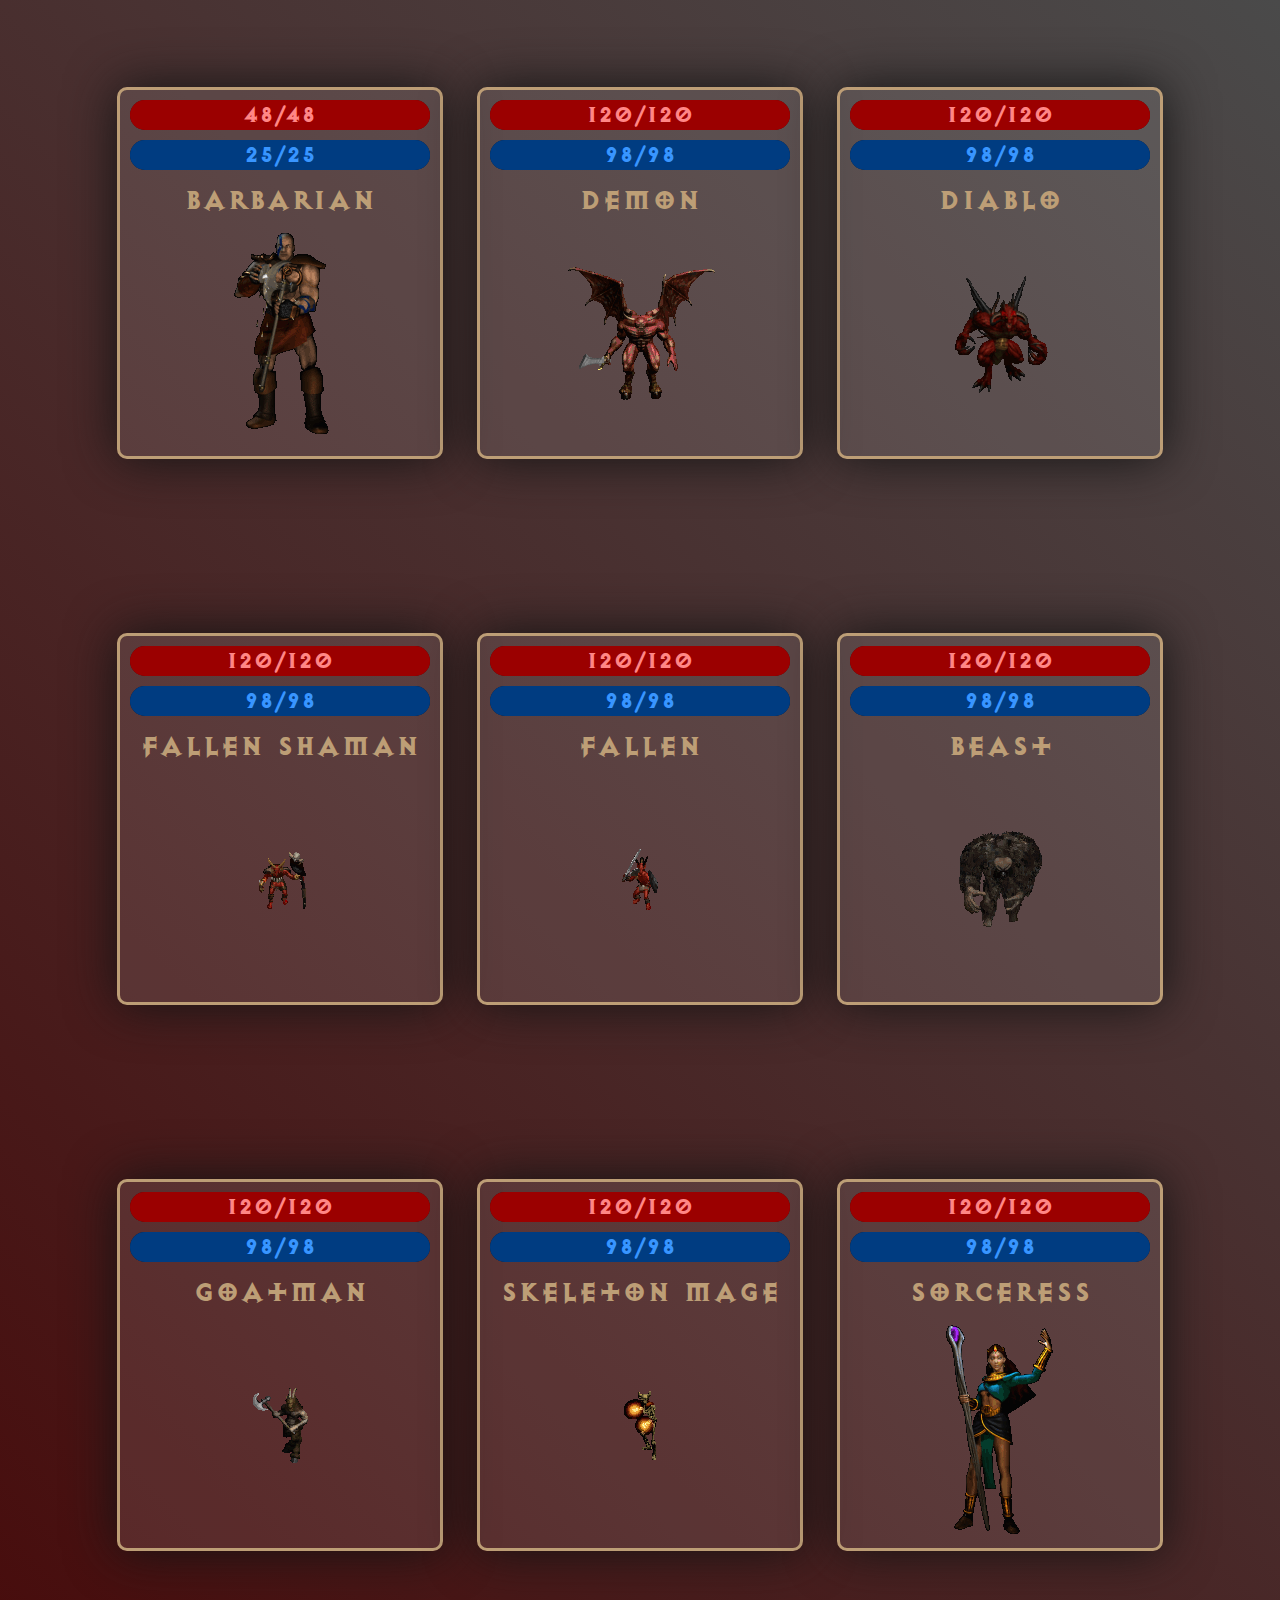
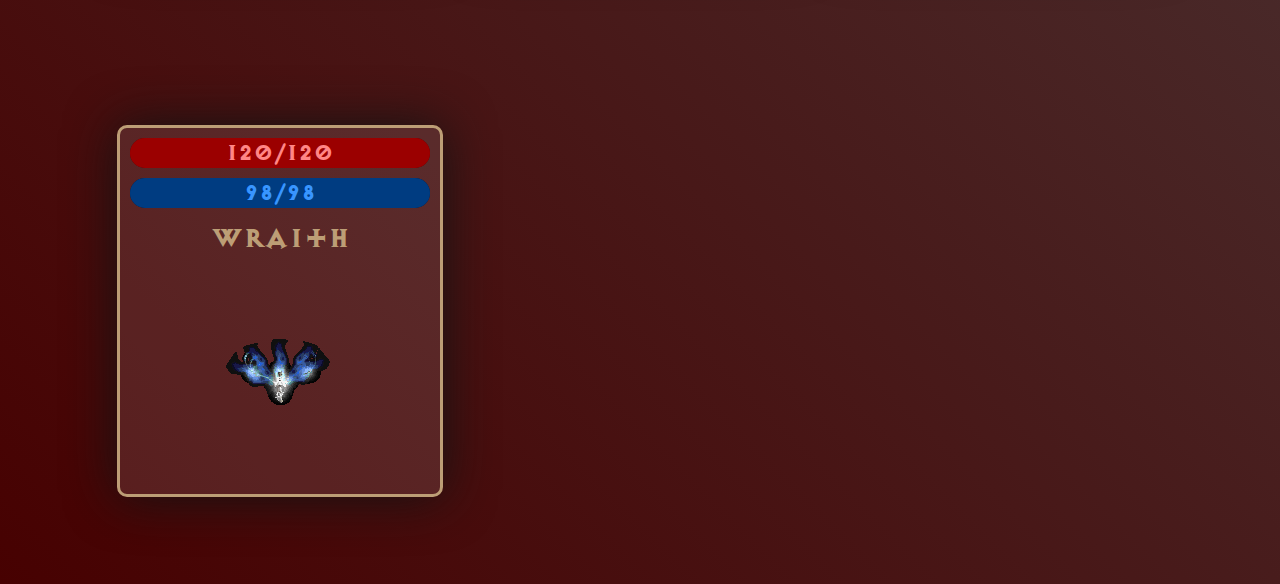
==== lesson15/index.html @ 43bf0efc "lesson 15, DOM Ready to react" ====
<!DOCTYPE html>
<html lang="en">

<head>
  <meta charset="UTF-8">
  <meta name="viewport" content="width=device-width, initial-scale=1.0">
  <title>DOM Building</title>
</head>

<body>
  <div id="app">
    <div id="wrapper" class="grid">
      <div id="cards" class="cards grid">
      </div>
    </div>
  </div>
  <script src="lib/calculations.js"></script>
  <script src="lib/dom.js"></script>
  <script src="models/militaryResource.js"></script>
  <script src="script.js"></script>
  <link rel="stylesheet" href="style.css">
</body>

</html>
---- lesson15/style.css ----
@font-face {
  font-family: Diablo;
  src: url(fonts/DiabloHeavy.ttf)
}

body {
  background: linear-gradient(45deg, #470101 0%, #4a4a4a 100%);
  margin: 0;
  padding: 0;
  font-family: Diablo;
  background-size: 100%;
  
}

.grid {
  display: grid;
}

#wrapper {
  align-items: center;
  padding: 100px;
}

.cards {
  grid-template-columns: repeat(3, 1fr);
  justify-items: center;
  align-items: center;
  grid-row-gap: 200px;
}

.card {
  /* justify-content: center; */
  /* align-content: center; */
  padding: 10px;
  justify-items: center;
  width: 300px;
  height: 100%;
  border: 3px solid #bd9e76;
  border-radius: 10px;
  box-shadow: 0 0px 50px #141414;
  background-color: #ffffff1a;
  grid-template-rows: 40px 40px 40px 1fr;

}

.bar {
  width: 100%;
  height: 30px;
  border-radius: 15px;
}
.bar-title {
  text-align: center;
  position: relative;
  font-size: 25px;
  z-index: 10;
}
.health-value {
  color: #ff8686;
  user-select: none;
}
.mana-value {
  color: #3895ff;
  user-select: none;
}

.health-wrap {
  z-index: 1;
  background: #570000;
  overflow: hidden;
  position: relative;
}
.health-bar {
  animation: all 2s ease;
  z-index: 1;
  background: #9b0000;
  box-shadow: 0 0px 10px #9b0000, 0 0px 10px #9b0000;
  left: 0;
  position: absolute;
  top: 0;
  width: 50%;
}

.mana-wrap {
  background: #001a38;
  /* margin: 10px 0; */
  overflow: hidden;
  position: relative;
}
.mana-wrap > .mana-bar {
  background: #003c81;
  box-shadow: 0 0px 10px #003c81, 0 0px 10px #003c81;
  left: 0;
  position: absolute;
  top: 0;
  width: 35%;
}

.title {
  text-align: center;
  align-self: center;
  color: #bd9e76;
  font-size: 30px;
}
.image {
  height: 200px;
  align-self: center;

}
.image-container {
  height: 100%;
  width: 100%;
  background-size: cover;
  display: grid;
  justify-content: center;
}
.image-container > img {
  /* height: 200px; */
  width: 100%;
  background-size: cover;
  align-self: center;
}
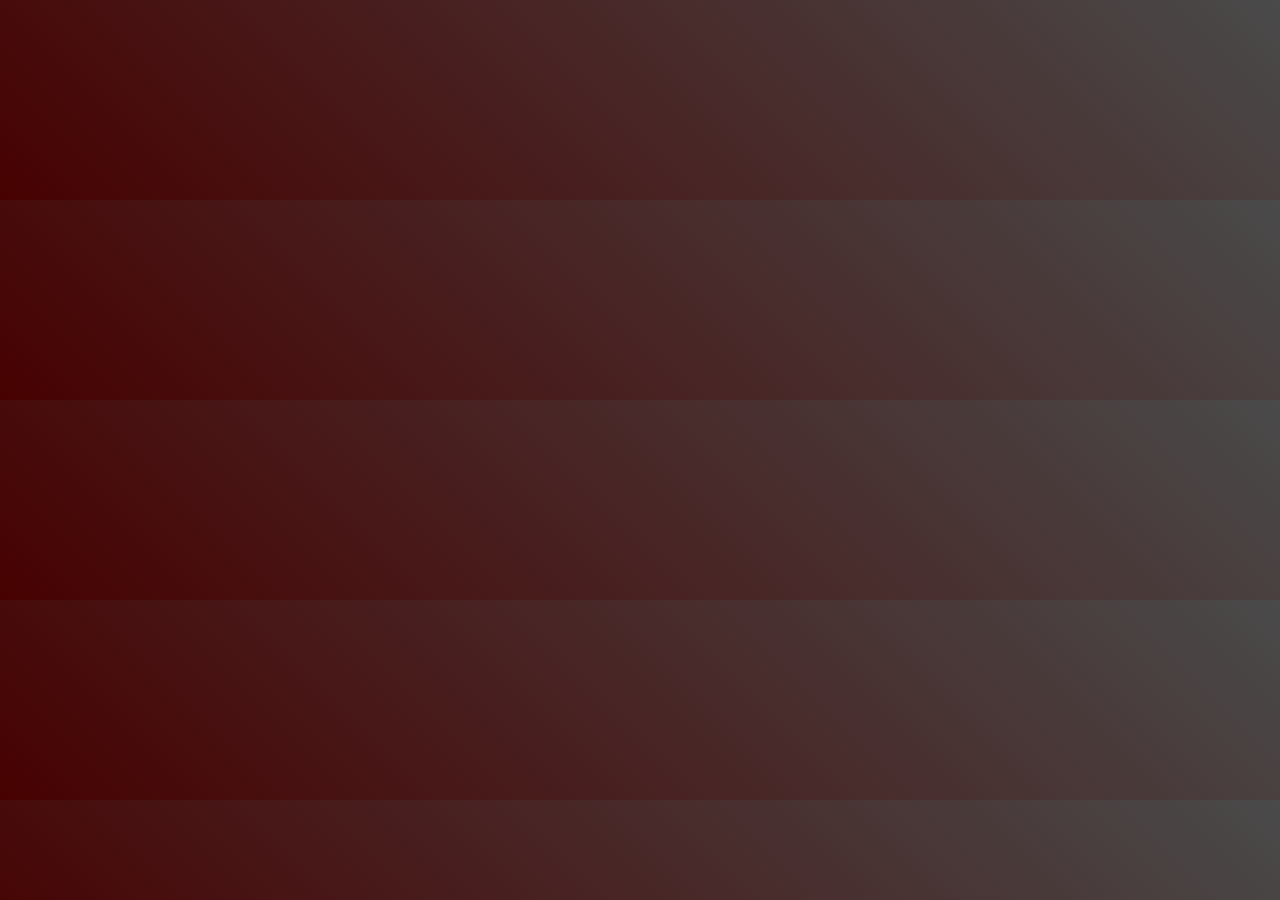
==== commit 174807e9: "fix resources" ====
--- a/lesson15/index.html
+++ b/lesson15/index.html
@@ -17,6 +17,7 @@
   <script src="lib/calculations.js"></script>
   <script src="lib/dom.js"></script>
   <script src="models/militaryResource.js"></script>
+  <script src="models/setImage.js"></script>
   <script src="script.js"></script>
   <link rel="stylesheet" href="style.css">
 </body>
--- a/lesson15/style.css
+++ b/lesson15/style.css
@@ -9,7 +9,7 @@
   padding: 0;
   font-family: Diablo;
   background-size: 100%;
-  
+
 }
 
 .grid {
@@ -29,8 +29,6 @@
 }
 
 .card {
-  /* justify-content: center; */
-  /* align-content: center; */
   padding: 10px;
   justify-items: center;
   width: 300px;
@@ -48,16 +46,19 @@
   height: 30px;
   border-radius: 15px;
 }
+
 .bar-title {
   text-align: center;
   position: relative;
   font-size: 25px;
   z-index: 10;
 }
+
 .health-value {
   color: #ff8686;
   user-select: none;
 }
+
 .mana-value {
   color: #3895ff;
   user-select: none;
@@ -69,8 +70,9 @@
   overflow: hidden;
   position: relative;
 }
+
 .health-bar {
-  animation: all 2s ease;
+  transition: width 1s ease;
   z-index: 1;
   background: #9b0000;
   box-shadow: 0 0px 10px #9b0000, 0 0px 10px #9b0000;
@@ -86,7 +88,9 @@
   overflow: hidden;
   position: relative;
 }
-.mana-wrap > .mana-bar {
+
+.mana-wrap>.mana-bar {
+  transition: width 0.5s ease;
   background: #003c81;
   box-shadow: 0 0px 10px #003c81, 0 0px 10px #003c81;
   left: 0;
@@ -101,11 +105,13 @@
   color: #bd9e76;
   font-size: 30px;
 }
+
 .image {
   height: 200px;
   align-self: center;
 
 }
+
 .image-container {
   height: 100%;
   width: 100%;
@@ -113,9 +119,32 @@
   display: grid;
   justify-content: center;
 }
-.image-container > img {
-  /* height: 200px; */
+
+.image-container>img {
   width: 100%;
   background-size: cover;
   align-self: center;
 }
+
+.inactive {
+  transition: filter 0.5s ease;
+  filter: brightness(0.2);
+}
+
+@keyframes myAnimation {
+  0% {
+    opacity: 1;
+    transform: rotateZ(0deg) scale(1);
+  }
+
+  100% {
+    opacity: 0;
+    transform: rotateZ(-90deg) scale(0.5);
+  }
+}
+
+.delete {
+  animation-name: myAnimation;
+  animation-duration: 1000ms;
+  animation-fill-mode: forwards;
+}